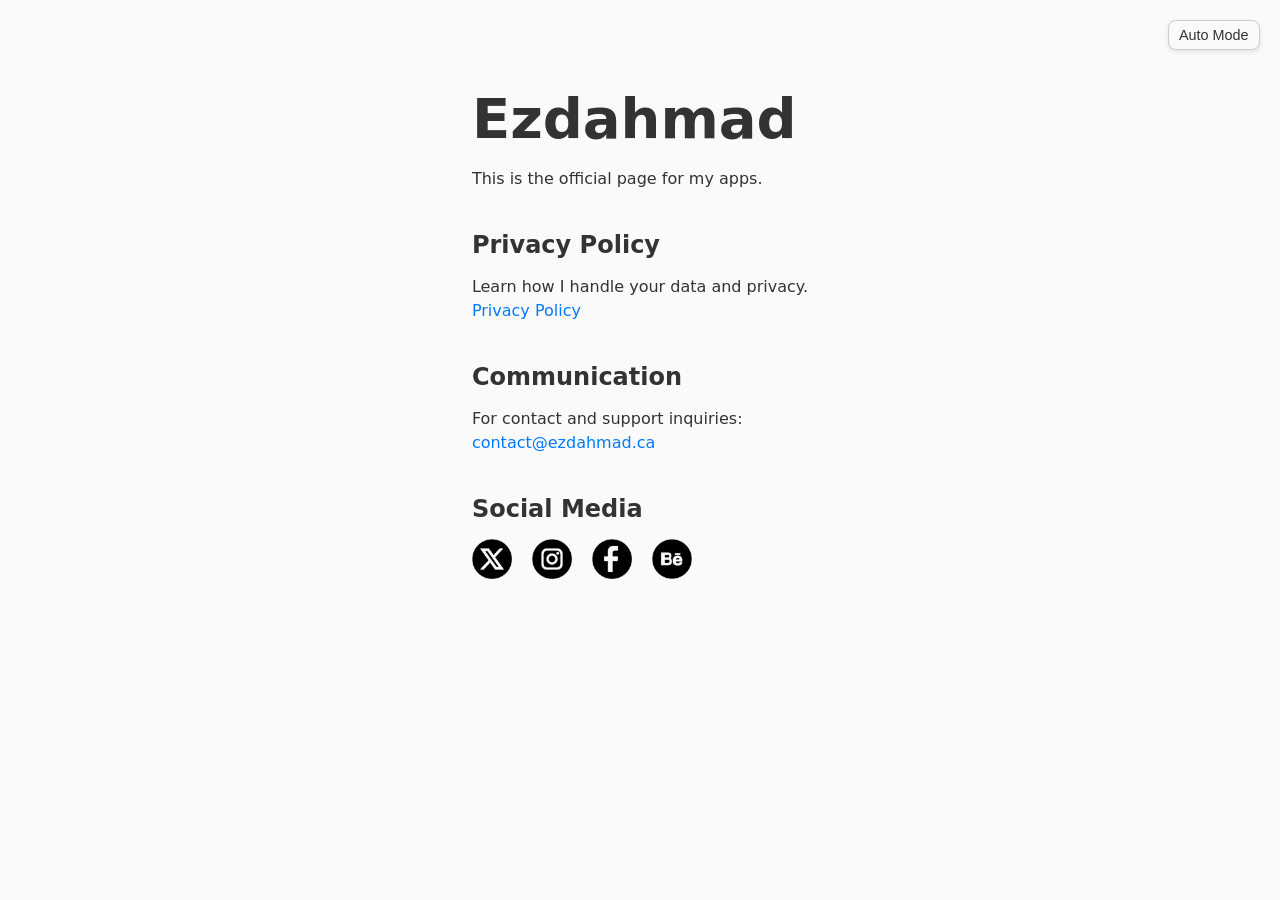
==== index.html @ f9146cca "Update index.html" ====
<!DOCTYPE html>
<html lang="en">
<head>
  <meta charset="UTF-8">
  <meta name="viewport" content="width=device-width, initial-scale=1">
  <title>Ezdahmad</title>
  <style>
    :root {
      --bg-color: #fafafa;
      --text-color: #333333;
      --link-color: #007aff;
    }
    [data-theme="dark"] {
      --bg-color: #202020;
      --text-color: #ffffff;
      --link-color: #0a84ff;
    }
    [data-theme="light"] {
      --bg-color: #fafafa;
      --text-color: #333333;
      --link-color: #007aff;
    }
    body {
      font-family: system-ui, sans-serif;
      background: var(--bg-color);
      color: var(--text-color);
      display: flex;
      align-items: center;
      justify-content: center;
      padding: 40px;
      text-align: left;
    }
    .container {
      max-width: 500px;
    }
    h1 {
      font-size: 3.5rem;
      margin-bottom: 1rem;
    }
    h2 {
      font-size: 1.5rem;
      margin-top: 2.5rem;
      margin-bottom: 0.25rem;
    }
    p {
      font-size: 1rem;
      line-height: 1.5;
      margin-bottom: 0.5rem;
    }
    a {
      color: var(--link-color);
      text-decoration: none;
    }
    .theme-toggle {
      position: fixed;
      top: 20px;
      right: 20px;
      z-index: 1000;
    }
    .theme-toggle select {
      padding: 6px 10px;
      font-size: 0.9rem;
      border: 1px solid #ccc;
      border-radius: 8px;
      background-color: var(--bg-color);
      color: var(--text-color);
      appearance: none;
      -webkit-appearance: none;
      -moz-appearance: none;
      box-shadow: 0 2px 5px rgba(0, 0, 0, 0.1);
    }
    .social-media {
      display: flex;
      gap: 20px;
      margin-top: 1rem;
      flex-wrap: wrap;
    }
    .social-icon {
      width: 40px;
      height: 40px;
      object-fit: contain;
      filter: invert(0%);
      transition: filter 0.3s ease;
      image-rendering: auto;
    }

    [data-theme="dark"] .social-icon {
      filter: invert(100%);
    }
  </style>
  <meta name="apple-mobile-web-app-capable" content="yes">
  <meta name="apple-mobile-web-app-status-bar-style" content="default">
  <meta name="theme-color" content="#fafafa" media="(prefers-color-scheme: light)">
  <meta name="theme-color" content="#202020" media="(prefers-color-scheme: dark)">
  <link rel="apple-touch-icon" href="assets/icons/apple-touch-icon.png">
  <link rel="manifest" href="/manifest.json">
  <script src="version.js"></script>
<script>
(async () => {
  if (!('serviceWorker' in navigator)) return;

  // 🔧 Kill switch: add ?sw-kill=1 to the URL once to nuke old SW + caches
  if (location.search.includes('sw-kill=1')) {
    try {
      const regs = await navigator.serviceWorker.getRegistrations();
      await Promise.all(regs.map(r => r.unregister()));
      if (window.caches) {
        const keys = await caches.keys();
        await Promise.all(keys.map(k => caches.delete(k)));
      }
    } finally {
      location.replace(location.origin + location.pathname);
    }
    return;
  }

  const reg = await navigator.serviceWorker.register(
    `/service-worker.js?version=${CACHE_VERSION}`,
    { updateViaCache: 'none' }
  );

  // If a new SW is waiting already, tell it to take over now.
  if (reg.waiting) reg.waiting.postMessage({ type: 'SKIP_WAITING' });

  // When a new SW installs, ask it to skip waiting.
  reg.addEventListener('updatefound', () => {
    const sw = reg.installing;
    if (!sw) return;
    sw.addEventListener('statechange', () => {
      if (sw.state === 'installed' && navigator.serviceWorker.controller) {
        sw.postMessage({ type: 'SKIP_WAITING' });
      }
    });
  });

  // Auto‑reload exactly once when the new SW controls the page.
  let refreshed = false;
  navigator.serviceWorker.addEventListener('controllerchange', () => {
    if (refreshed) return;
    refreshed = true;
    location.reload();
  });
})();
</script>
</head>
<body>
  <div class="theme-toggle">
    <label>
      <select id="themeSelect">
        <option value="auto">Auto Mode</option>
        <option value="light">Light</option>
        <option value="dark">Dark</option>
      </select>
    </label>
  </div>
  <div class="container">
    <h1>Ezdahmad</h1>
    <p>This is the official page for my apps.</p>

    <h2>Privacy Policy</h2>
    <p>Learn how I handle your data and privacy.<br><a href="privacy-policy.html">Privacy Policy</a></p>

    <h2>Communication</h2>
    <p>For contact and support inquiries:<br><a href="mailto:contact@ezdahmad.ca">contact@ezdahmad.ca</a></p> 

    <h2>Social Media</h2>
    <div class="social-media">
      <a href="https://x.com/ezdahmad" target="_blank"><img src="assets/icons/x-logo.png" alt="X" class="social-icon"></a>
      <a href="https://instagram.com/ezdahmad" target="_blank"><img src="assets/icons/instagram-logo.png" alt="Instagram" class="social-icon"></a>
      <a href="https://facebook.com/ezdahmad" target="_blank"><img src="assets/icons/facebook-logo.png" alt="Facebook" class="social-icon"></a>
      <a href="https://behance.net/ezdahmad" target="_blank"><img src="assets/icons/behance-logo.png" alt="Behance" class="social-icon"></a>
    </div>
  </div>
  <script>
    const themeSelect = document.getElementById('themeSelect');

    // Function to detect system dark mode
    function systemPrefersDark() {
      return window.matchMedia && window.matchMedia('(prefers-color-scheme: dark)').matches;
    }

    // Apply theme based on LocalStorage or default to auto detection
    const savedTheme = localStorage.getItem('themePreference') || 'auto';
    themeSelect.value = savedTheme;

    function applyTheme(mode) {
      if (mode === 'auto') {
        document.documentElement.setAttribute('data-theme', systemPrefersDark() ? 'dark' : 'light');
      } else {
        document.documentElement.setAttribute('data-theme', mode);
      }
    }

    applyTheme(savedTheme);

    themeSelect.addEventListener('change', () => {
      const mode = themeSelect.value;
      localStorage.setItem('themePreference', mode);
      applyTheme(mode);
    });

    // Listen to system theme changes in auto mode
    window.matchMedia('(prefers-color-scheme: dark)').addEventListener('change', (e) => {
      if (themeSelect.value === 'auto') {
        applyTheme('auto');
      }
    });
  </script>
</body>
</html>
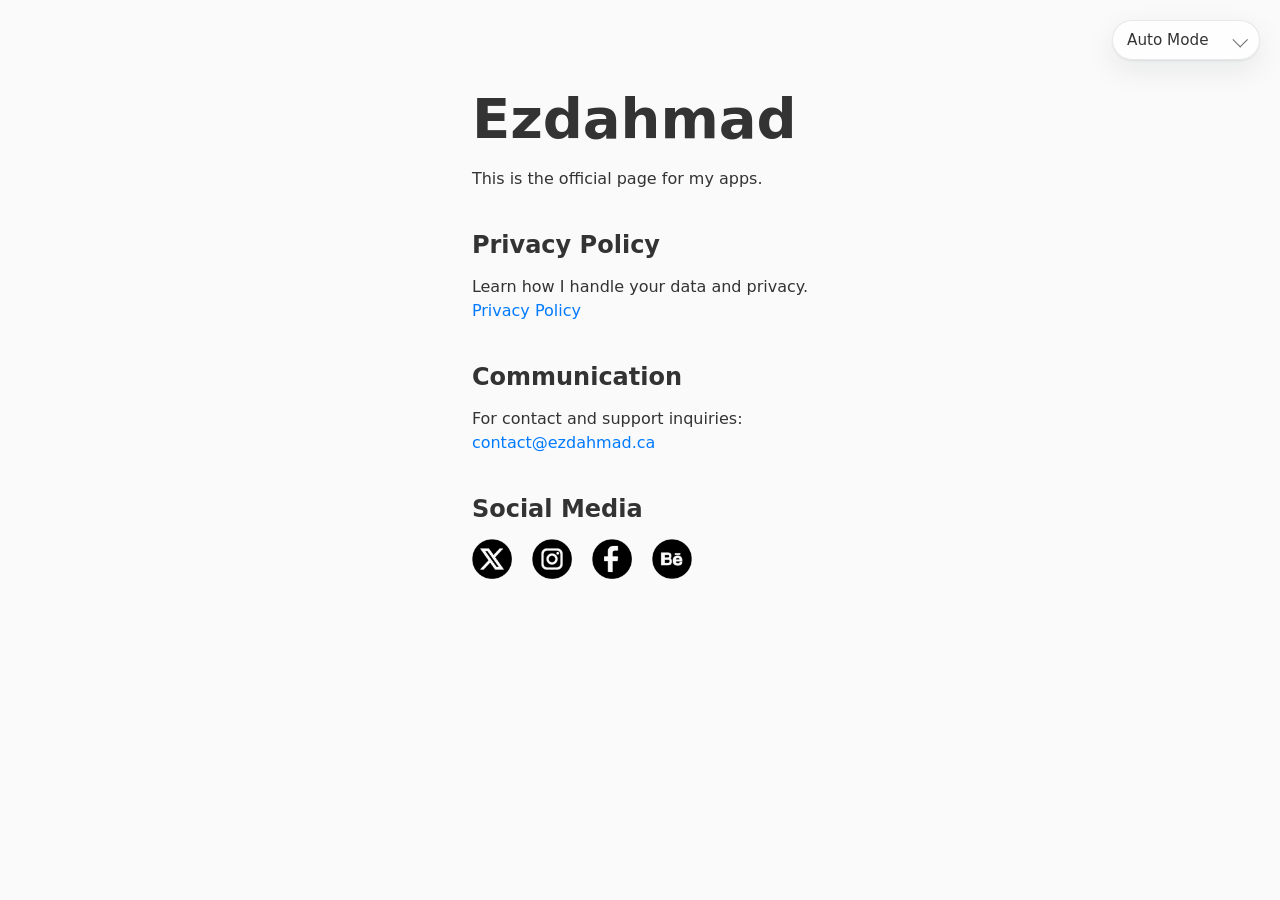
==== commit 232799ed: "more updates" ====
--- a/index.html
+++ b/index.html
@@ -4,155 +4,27 @@
   <meta charset="UTF-8">
   <meta name="viewport" content="width=device-width, initial-scale=1">
   <title>Ezdahmad</title>
-  <style>
-    :root {
-      --bg-color: #fafafa;
-      --text-color: #333333;
-      --link-color: #007aff;
-    }
-    [data-theme="dark"] {
-      --bg-color: #202020;
-      --text-color: #ffffff;
-      --link-color: #0a84ff;
-    }
-    [data-theme="light"] {
-      --bg-color: #fafafa;
-      --text-color: #333333;
-      --link-color: #007aff;
-    }
-    body {
-      font-family: system-ui, sans-serif;
-      background: var(--bg-color);
-      color: var(--text-color);
-      display: flex;
-      align-items: center;
-      justify-content: center;
-      padding: 40px;
-      text-align: left;
-    }
-    .container {
-      max-width: 500px;
-    }
-    h1 {
-      font-size: 3.5rem;
-      margin-bottom: 1rem;
-    }
-    h2 {
-      font-size: 1.5rem;
-      margin-top: 2.5rem;
-      margin-bottom: 0.25rem;
-    }
-    p {
-      font-size: 1rem;
-      line-height: 1.5;
-      margin-bottom: 0.5rem;
-    }
-    a {
-      color: var(--link-color);
-      text-decoration: none;
-    }
-    .theme-toggle {
-      position: fixed;
-      top: 20px;
-      right: 20px;
-      z-index: 1000;
-    }
-    .theme-toggle select {
-      padding: 6px 10px;
-      font-size: 0.9rem;
-      border: 1px solid #ccc;
-      border-radius: 8px;
-      background-color: var(--bg-color);
-      color: var(--text-color);
-      appearance: none;
-      -webkit-appearance: none;
-      -moz-appearance: none;
-      box-shadow: 0 2px 5px rgba(0, 0, 0, 0.1);
-    }
-    .social-media {
-      display: flex;
-      gap: 20px;
-      margin-top: 1rem;
-      flex-wrap: wrap;
-    }
-    .social-icon {
-      width: 40px;
-      height: 40px;
-      object-fit: contain;
-      filter: invert(0%);
-      transition: filter 0.3s ease;
-      image-rendering: auto;
-    }
-
-    [data-theme="dark"] .social-icon {
-      filter: invert(100%);
-    }
-  </style>
+  <link rel="stylesheet" href="assets/site.css?v=1">
   <meta name="apple-mobile-web-app-capable" content="yes">
   <meta name="apple-mobile-web-app-status-bar-style" content="default">
   <meta name="theme-color" content="#fafafa" media="(prefers-color-scheme: light)">
   <meta name="theme-color" content="#202020" media="(prefers-color-scheme: dark)">
   <link rel="apple-touch-icon" href="assets/icons/apple-touch-icon.png">
   <link rel="manifest" href="/manifest.json">
-  <script src="version.js"></script>
-<script>
-(async () => {
-  if (!('serviceWorker' in navigator)) return;
+</head>
+<body class="page-home">
+  <div class="theme-toggle" data-theme-toggle>
+    <button type="button" class="theme-toggle__button" data-theme-button aria-haspopup="listbox" aria-expanded="false">
+      <span class="theme-toggle__current" data-theme-current>Auto Mode</span>
+      <span class="theme-toggle__chevron" aria-hidden="true"></span>
+    </button>
+    <div class="theme-toggle__menu" role="listbox" aria-label="Theme">
+      <button type="button" class="theme-toggle__option" data-theme-option="auto" role="option" aria-selected="false">Auto Mode</button>
+      <button type="button" class="theme-toggle__option" data-theme-option="light" role="option" aria-selected="false">Light</button>
+      <button type="button" class="theme-toggle__option" data-theme-option="dark" role="option" aria-selected="false">Dark</button>
+    </div>
+  </div>
 
-  // 🔧 Kill switch: add ?sw-kill=1 to the URL once to nuke old SW + caches
-  if (location.search.includes('sw-kill=1')) {
-    try {
-      const regs = await navigator.serviceWorker.getRegistrations();
-      await Promise.all(regs.map(r => r.unregister()));
-      if (window.caches) {
-        const keys = await caches.keys();
-        await Promise.all(keys.map(k => caches.delete(k)));
-      }
-    } finally {
-      location.replace(location.origin + location.pathname);
-    }
-    return;
-  }
-
-  const reg = await navigator.serviceWorker.register(
-    `/service-worker.js?version=${CACHE_VERSION}`,
-    { updateViaCache: 'none' }
-  );
-
-  // If a new SW is waiting already, tell it to take over now.
-  if (reg.waiting) reg.waiting.postMessage({ type: 'SKIP_WAITING' });
-
-  // When a new SW installs, ask it to skip waiting.
-  reg.addEventListener('updatefound', () => {
-    const sw = reg.installing;
-    if (!sw) return;
-    sw.addEventListener('statechange', () => {
-      if (sw.state === 'installed' && navigator.serviceWorker.controller) {
-        sw.postMessage({ type: 'SKIP_WAITING' });
-      }
-    });
-  });
-
-  // Auto‑reload exactly once when the new SW controls the page.
-  let refreshed = false;
-  navigator.serviceWorker.addEventListener('controllerchange', () => {
-    if (refreshed) return;
-    refreshed = true;
-    location.reload();
-  });
-})();
-</script>
-</head>
-<body>
-  <div class="theme-toggle">
-    <label>
-      <select id="themeSelect">
-        <option value="auto">Auto Mode</option>
-        <option value="light">Light</option>
-        <option value="dark">Dark</option>
-      </select>
-    </label>
-  </div>
   <div class="container">
     <h1>Ezdahmad</h1>
     <p>This is the official page for my apps.</p>
@@ -161,7 +33,7 @@
     <p>Learn how I handle your data and privacy.<br><a href="privacy-policy.html">Privacy Policy</a></p>
 
     <h2>Communication</h2>
-    <p>For contact and support inquiries:<br><a href="mailto:contact@ezdahmad.ca">contact@ezdahmad.ca</a></p> 
+    <p>For contact and support inquiries:<br><a href="mailto:contact@ezdahmad.ca">contact@ezdahmad.ca</a></p>
 
     <h2>Social Media</h2>
     <div class="social-media">
@@ -171,40 +43,7 @@
       <a href="https://behance.net/ezdahmad" target="_blank"><img src="assets/icons/behance-logo.png" alt="Behance" class="social-icon"></a>
     </div>
   </div>
-  <script>
-    const themeSelect = document.getElementById('themeSelect');
 
-    // Function to detect system dark mode
-    function systemPrefersDark() {
-      return window.matchMedia && window.matchMedia('(prefers-color-scheme: dark)').matches;
-    }
-
-    // Apply theme based on LocalStorage or default to auto detection
-    const savedTheme = localStorage.getItem('themePreference') || 'auto';
-    themeSelect.value = savedTheme;
-
-    function applyTheme(mode) {
-      if (mode === 'auto') {
-        document.documentElement.setAttribute('data-theme', systemPrefersDark() ? 'dark' : 'light');
-      } else {
-        document.documentElement.setAttribute('data-theme', mode);
-      }
-    }
-
-    applyTheme(savedTheme);
-
-    themeSelect.addEventListener('change', () => {
-      const mode = themeSelect.value;
-      localStorage.setItem('themePreference', mode);
-      applyTheme(mode);
-    });
-
-    // Listen to system theme changes in auto mode
-    window.matchMedia('(prefers-color-scheme: dark)').addEventListener('change', (e) => {
-      if (themeSelect.value === 'auto') {
-        applyTheme('auto');
-      }
-    });
-  </script>
+  <script src="assets/site.js?v=1" defer></script>
 </body>
 </html>
--- a/assets/site.css
+++ b/assets/site.css
@@ -0,0 +1,242 @@
+:root {
+  --bg-color: #fafafa;
+  --text-color: #333333;
+  --link-color: #007aff;
+  --surface-color: rgba(255, 255, 255, 0.82);
+  --surface-hover-color: rgba(255, 255, 255, 0.94);
+  --surface-border: rgba(127, 127, 127, 0.18);
+  --surface-border-strong: rgba(127, 127, 127, 0.32);
+  --surface-shadow: 0 10px 30px rgba(15, 23, 42, 0.08), 0 1px 2px rgba(15, 23, 42, 0.08);
+  --surface-shadow-hover: 0 14px 34px rgba(15, 23, 42, 0.12), 0 2px 6px rgba(15, 23, 42, 0.08);
+  --menu-shadow: 0 24px 48px rgba(15, 23, 42, 0.16), 0 6px 12px rgba(15, 23, 42, 0.08);
+}
+
+[data-theme="dark"] {
+  --bg-color: #202020;
+  --text-color: #ffffff;
+  --link-color: #0a84ff;
+  --surface-color: rgba(32, 32, 32, 0.9);
+  --surface-hover-color: rgba(46, 46, 46, 0.96);
+  --surface-border: rgba(255, 255, 255, 0.12);
+  --surface-border-strong: rgba(255, 255, 255, 0.22);
+  --surface-shadow: 0 14px 34px rgba(0, 0, 0, 0.28), 0 1px 2px rgba(0, 0, 0, 0.3);
+  --surface-shadow-hover: 0 16px 38px rgba(0, 0, 0, 0.34), 0 2px 6px rgba(0, 0, 0, 0.24);
+  --menu-shadow: 0 28px 54px rgba(0, 0, 0, 0.36), 0 8px 18px rgba(0, 0, 0, 0.24);
+}
+
+[data-theme="light"] {
+  --bg-color: #fafafa;
+  --text-color: #333333;
+  --link-color: #007aff;
+}
+
+body {
+  font-family: system-ui, sans-serif;
+  background: var(--bg-color);
+  color: var(--text-color);
+  display: flex;
+  align-items: center;
+  justify-content: center;
+  padding: 40px;
+  text-align: left;
+}
+
+.container {
+  max-width: 500px;
+}
+
+h1 {
+  margin-bottom: 1rem;
+}
+
+h2 {
+  font-size: 1.5rem;
+  margin-top: 2.5rem;
+  margin-bottom: 0.25rem;
+}
+
+p {
+  font-size: 1rem;
+  line-height: 1.5;
+  margin-bottom: 0.5rem;
+}
+
+a {
+  color: var(--link-color);
+  text-decoration: none;
+}
+
+.page-home h1 {
+  font-size: 3.5rem;
+}
+
+.page-privacy h1 {
+  font-size: 2.5rem;
+}
+
+.theme-toggle {
+  position: fixed;
+  top: 20px;
+  right: 20px;
+  z-index: 1000;
+}
+
+.theme-toggle__button {
+  min-width: 148px;
+  display: inline-flex;
+  align-items: center;
+  justify-content: space-between;
+  gap: 12px;
+  padding: 10px 14px;
+  border: 1px solid var(--surface-border);
+  border-radius: 999px;
+  background: var(--surface-color);
+  color: var(--text-color);
+  font: inherit;
+  font-size: 0.95rem;
+  font-weight: 500;
+  line-height: 1.2;
+  cursor: pointer;
+  box-shadow: var(--surface-shadow);
+  transition: border-color 0.2s ease, box-shadow 0.2s ease, background-color 0.2s ease, transform 0.2s ease;
+}
+
+.theme-toggle__button:hover,
+.theme-toggle.is-open .theme-toggle__button {
+  border-color: var(--surface-border-strong);
+  background: var(--surface-hover-color);
+  box-shadow: var(--surface-shadow-hover);
+}
+
+.theme-toggle__button:focus-visible {
+  outline: none;
+  border-color: var(--surface-border-strong);
+  box-shadow: var(--surface-shadow-hover);
+}
+
+.theme-toggle__button:active {
+  transform: translateY(1px);
+}
+
+.theme-toggle__current {
+  white-space: nowrap;
+}
+
+.theme-toggle__chevron {
+  width: 10px;
+  height: 10px;
+  flex: 0 0 auto;
+  border-right: 1.5px solid currentColor;
+  border-bottom: 1.5px solid currentColor;
+  transform: rotate(45deg) translateY(-1px);
+  transition: transform 0.2s ease;
+  opacity: 0.72;
+}
+
+.theme-toggle.is-open .theme-toggle__chevron {
+  transform: rotate(225deg) translateY(-1px);
+}
+
+.theme-toggle__menu {
+  position: absolute;
+  top: calc(100% + 10px);
+  right: 0;
+  min-width: 100%;
+  padding: 8px;
+  border: 1px solid var(--surface-border);
+  border-radius: 20px;
+  background: var(--surface-color);
+  box-shadow: var(--menu-shadow);
+  opacity: 0;
+  transform: translateY(-6px);
+  pointer-events: none;
+  transition: opacity 0.18s ease, transform 0.18s ease;
+}
+
+.theme-toggle.is-open .theme-toggle__menu {
+  opacity: 1;
+  transform: translateY(0);
+  pointer-events: auto;
+}
+
+.theme-toggle__option {
+  width: 100%;
+  display: flex;
+  align-items: center;
+  justify-content: space-between;
+  gap: 12px;
+  padding: 10px 12px;
+  border: 0;
+  border-radius: 14px;
+  background: transparent;
+  color: var(--text-color);
+  font: inherit;
+  font-size: 0.95rem;
+  text-align: left;
+  cursor: pointer;
+  transition: background-color 0.18s ease;
+}
+
+.theme-toggle__option:hover,
+.theme-toggle__option:focus-visible {
+  outline: none;
+  background: rgba(127, 127, 127, 0.12);
+}
+
+.theme-toggle__option.is-selected {
+  background: rgba(127, 127, 127, 0.16);
+}
+
+.theme-toggle__option::after {
+  content: "";
+  width: 7px;
+  height: 12px;
+  border-right: 2px solid currentColor;
+  border-bottom: 2px solid currentColor;
+  transform: rotate(45deg) scale(0);
+  transition: transform 0.18s ease;
+  opacity: 0.75;
+}
+
+.theme-toggle__option.is-selected::after {
+  transform: rotate(45deg) scale(1);
+}
+
+.social-media {
+  display: flex;
+  gap: 20px;
+  margin-top: 1rem;
+  flex-wrap: wrap;
+}
+
+.social-icon {
+  width: 40px;
+  height: 40px;
+  object-fit: contain;
+  filter: invert(0%);
+  transition: filter 0.3s ease;
+  image-rendering: auto;
+}
+
+[data-theme="dark"] .social-icon {
+  filter: invert(100%);
+}
+
+@media (max-width: 640px) {
+  body {
+    padding: 88px 24px 32px;
+  }
+
+  .theme-toggle {
+    top: 16px;
+    right: 16px;
+  }
+
+  .page-home h1 {
+    font-size: 2.75rem;
+  }
+
+  .page-privacy h1 {
+    font-size: 2.2rem;
+  }
+}
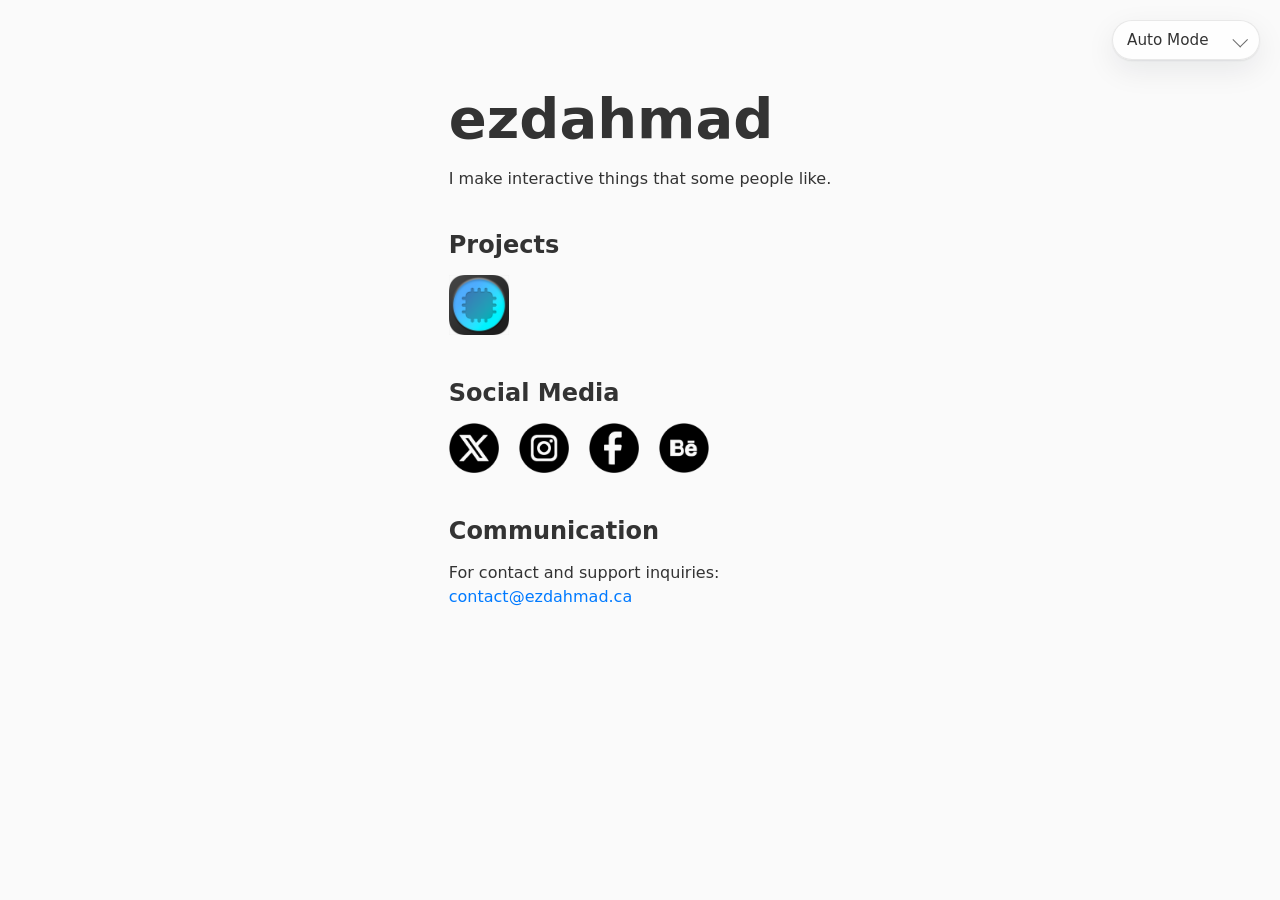
==== commit 374a5a46: "updates" ====
--- a/index.html
+++ b/index.html
@@ -4,7 +4,7 @@
   <meta charset="UTF-8">
   <meta name="viewport" content="width=device-width, initial-scale=1">
   <title>Ezdahmad</title>
-  <link rel="stylesheet" href="assets/site.css?v=1">
+  <link rel="stylesheet" href="assets/site.css?v=5">
   <meta name="apple-mobile-web-app-capable" content="yes">
   <meta name="apple-mobile-web-app-status-bar-style" content="default">
   <meta name="theme-color" content="#fafafa" media="(prefers-color-scheme: light)">
@@ -26,14 +26,19 @@
   </div>
 
   <div class="container">
-    <h1>Ezdahmad</h1>
-    <p>This is the official page for my apps.</p>
+    <h1>ezdahmad</h1>
+    <p>I make interactive things that some people like.</p>
 
-    <h2>Privacy Policy</h2>
-    <p>Learn how I handle your data and privacy.<br><a href="privacy-policy.html">Privacy Policy</a></p>
-
-    <h2>Communication</h2>
-    <p>For contact and support inquiries:<br><a href="mailto:contact@ezdahmad.ca">contact@ezdahmad.ca</a></p>
+    <h2>Projects</h2>
+    <a href="digital-bank.html" class="project-link">
+      <img
+        src="assets/icons/DigitalBankBG_Dark.png"
+        alt="Digital Bank"
+        class="project-tile"
+        data-theme-image
+        data-light-src="assets/icons/DigitalBankBG_Dark.png"
+        data-dark-src="assets/icons/DigitalBankBG_Light.png">
+    </a>
 
     <h2>Social Media</h2>
     <div class="social-media">
@@ -42,8 +47,11 @@
       <a href="https://facebook.com/ezdahmad" target="_blank"><img src="assets/icons/facebook-logo.png" alt="Facebook" class="social-icon"></a>
       <a href="https://behance.net/ezdahmad" target="_blank"><img src="assets/icons/behance-logo.png" alt="Behance" class="social-icon"></a>
     </div>
+
+    <h2>Communication</h2>
+    <p>For contact and support inquiries:<br><a href="mailto:contact@ezdahmad.ca">contact@ezdahmad.ca</a></p>
   </div>
 
-  <script src="assets/site.js?v=1" defer></script>
+  <script src="assets/site.js?v=5" defer></script>
 </body>
 </html>
--- a/assets/site.css
+++ b/assets/site.css
@@ -72,6 +72,30 @@
 
 .page-privacy h1 {
   font-size: 2.5rem;
+}
+
+.project-link {
+  display: inline-block;
+  margin-top: 0.75rem;
+}
+
+.project-tile {
+  width: auto;
+  height: 60px;
+  display: block;
+  border: 0;
+  box-shadow: none;
+  transition: transform 0.22s ease, filter 0.22s ease;
+}
+
+.project-link:hover .project-tile,
+.project-link:focus-visible .project-tile {
+  transform: translateY(-2px);
+  filter: drop-shadow(0 8px 12px rgba(15, 23, 42, 0.36));
+}
+
+.project-link:focus-visible {
+  outline: none;
 }
 
 .theme-toggle {
@@ -209,17 +233,36 @@
   flex-wrap: wrap;
 }
 
+.social-media a {
+  display: inline-block;
+}
+
 .social-icon {
-  width: 40px;
-  height: 40px;
+  width: 50px;
+  height: 50px;
   object-fit: contain;
   filter: invert(0%);
-  transition: filter 0.3s ease;
+  transition: transform 0.22s ease, filter 0.22s ease;
   image-rendering: auto;
+}
+
+.social-media a:hover .social-icon,
+.social-media a:focus-visible .social-icon {
+  transform: translateY(-2px);
+  filter: invert(0%) drop-shadow(0 8px 12px rgba(15, 23, 42, 0.36));
+}
+
+.social-media a:focus-visible {
+  outline: none;
 }
 
 [data-theme="dark"] .social-icon {
   filter: invert(100%);
+}
+
+[data-theme="dark"] .social-media a:hover .social-icon,
+[data-theme="dark"] .social-media a:focus-visible .social-icon {
+  filter: invert(100%) drop-shadow(0 8px 12px rgba(0, 0, 0, 0.56));
 }
 
 @media (max-width: 640px) {
@@ -239,4 +282,8 @@
   .page-privacy h1 {
     font-size: 2.2rem;
   }
-}
+
+  .project-tile {
+    height: 60px;
+  }
+}
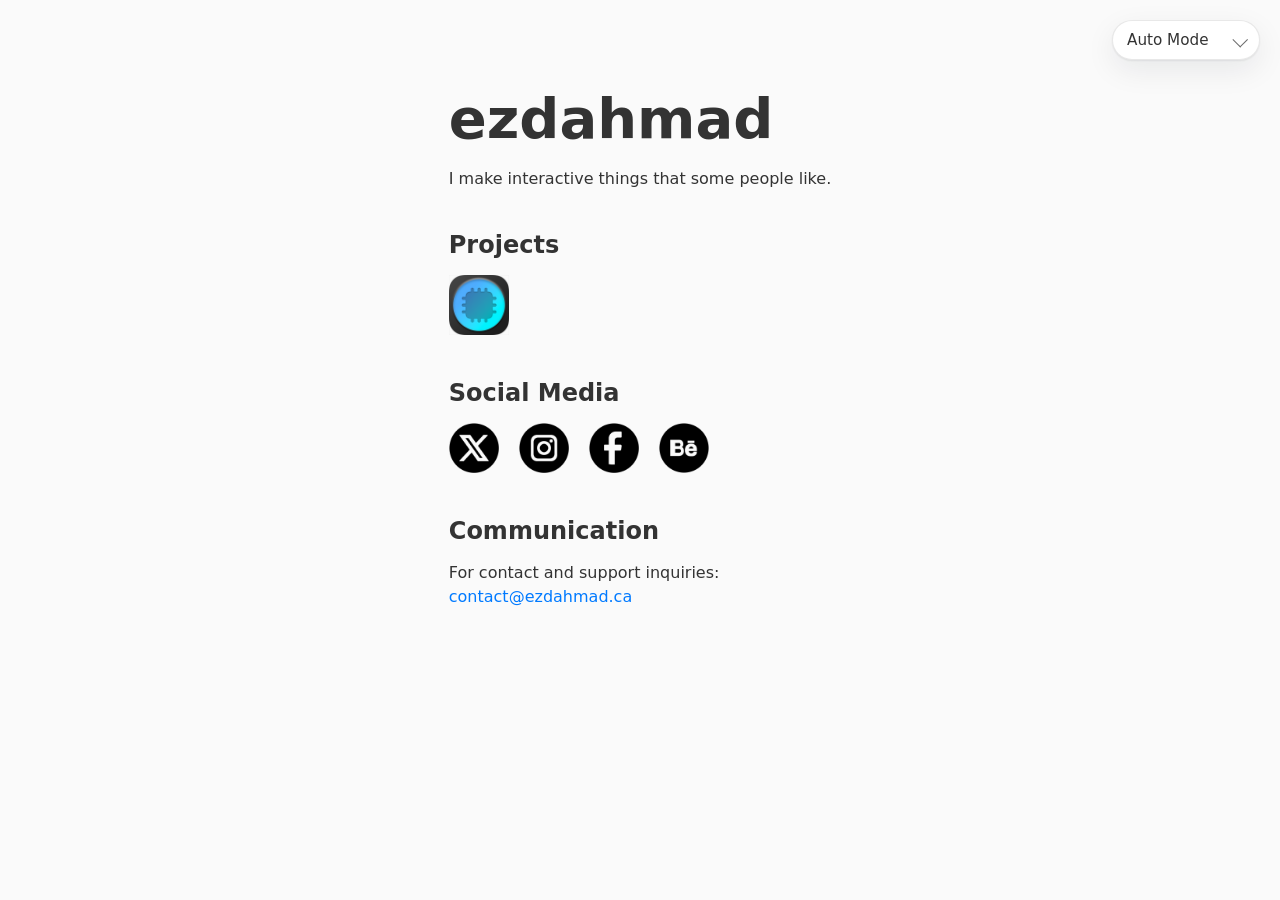
==== commit c416e97b: "updates" ====
--- a/index.html
+++ b/index.html
@@ -4,7 +4,7 @@
   <meta charset="UTF-8">
   <meta name="viewport" content="width=device-width, initial-scale=1">
   <title>Ezdahmad</title>
-  <link rel="stylesheet" href="assets/site.css?v=5">
+  <link rel="stylesheet" href="assets/site.css?v=6">
   <meta name="apple-mobile-web-app-capable" content="yes">
   <meta name="apple-mobile-web-app-status-bar-style" content="default">
   <meta name="theme-color" content="#fafafa" media="(prefers-color-scheme: light)">
@@ -52,6 +52,6 @@
     <p>For contact and support inquiries:<br><a href="mailto:contact@ezdahmad.ca">contact@ezdahmad.ca</a></p>
   </div>
 
-  <script src="assets/site.js?v=5" defer></script>
+  <script src="assets/site.js?v=6" defer></script>
 </body>
 </html>
--- a/assets/site.css
+++ b/assets/site.css
@@ -2,8 +2,8 @@
   --bg-color: #fafafa;
   --text-color: #333333;
   --link-color: #007aff;
-  --surface-color: rgba(255, 255, 255, 0.82);
-  --surface-hover-color: rgba(255, 255, 255, 0.94);
+  --surface-color: #ffffff;
+  --surface-hover-color: #ffffff;
   --surface-border: rgba(127, 127, 127, 0.18);
   --surface-border-strong: rgba(127, 127, 127, 0.32);
   --surface-shadow: 0 10px 30px rgba(15, 23, 42, 0.08), 0 1px 2px rgba(15, 23, 42, 0.08);
@@ -15,8 +15,8 @@
   --bg-color: #202020;
   --text-color: #ffffff;
   --link-color: #0a84ff;
-  --surface-color: rgba(32, 32, 32, 0.9);
-  --surface-hover-color: rgba(46, 46, 46, 0.96);
+  --surface-color: #202020;
+  --surface-hover-color: #2e2e2e;
   --surface-border: rgba(255, 255, 255, 0.12);
   --surface-border-strong: rgba(255, 255, 255, 0.22);
   --surface-shadow: 0 14px 34px rgba(0, 0, 0, 0.28), 0 1px 2px rgba(0, 0, 0, 0.3);
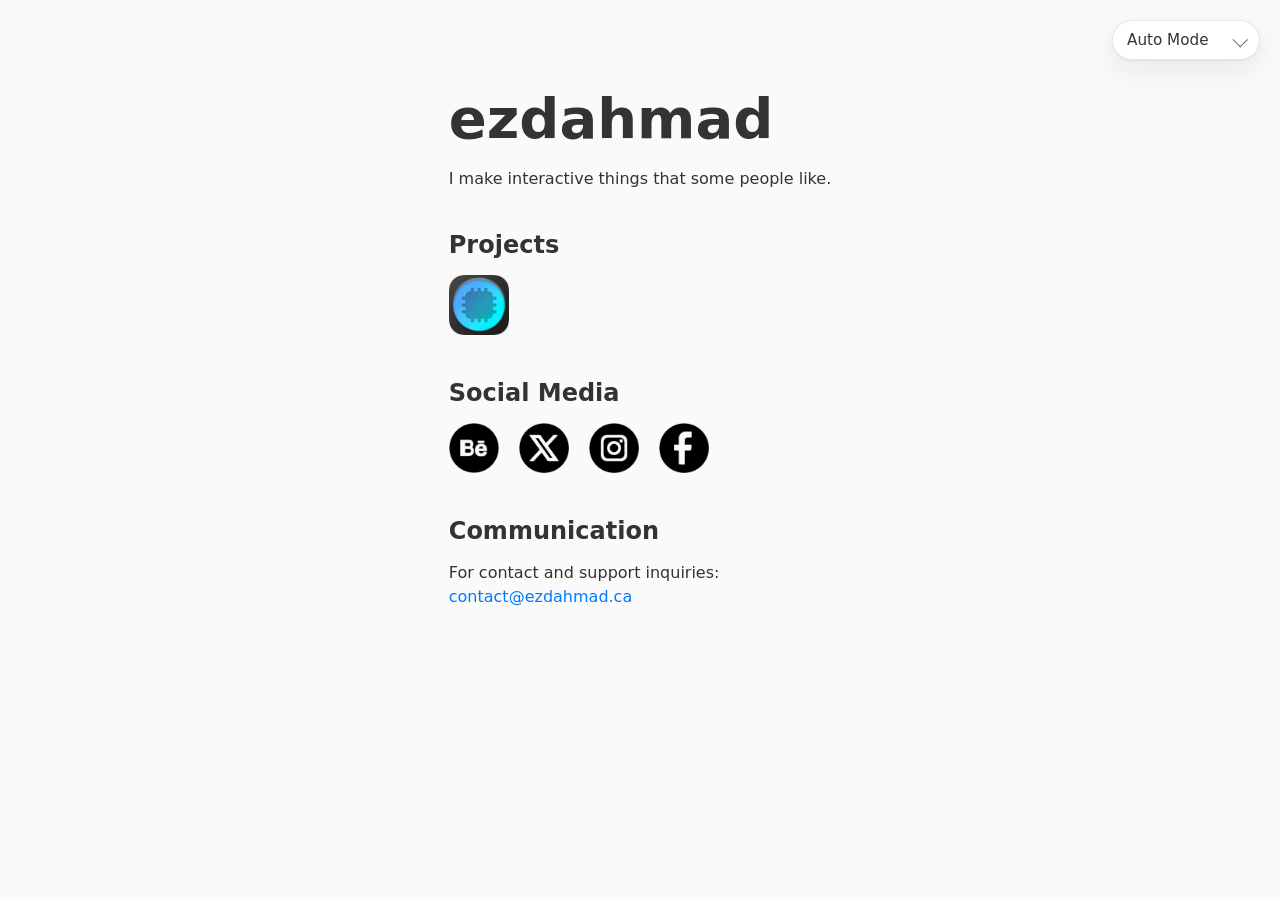
==== commit 7d76e0d7: "Update index.html" ====
--- a/index.html
+++ b/index.html
@@ -4,7 +4,7 @@
   <meta charset="UTF-8">
   <meta name="viewport" content="width=device-width, initial-scale=1">
   <title>Ezdahmad</title>
-  <link rel="stylesheet" href="assets/site.css?v=6">
+  <link rel="stylesheet" href="assets/site.css?v=7">
   <meta name="apple-mobile-web-app-capable" content="yes">
   <meta name="apple-mobile-web-app-status-bar-style" content="default">
   <meta name="theme-color" content="#fafafa" media="(prefers-color-scheme: light)">
@@ -42,16 +42,16 @@
 
     <h2>Social Media</h2>
     <div class="social-media">
+      <a href="https://behance.net/ezdahmad" target="_blank"><img src="assets/icons/behance-logo.png" alt="Behance" class="social-icon"></a>
       <a href="https://x.com/ezdahmad" target="_blank"><img src="assets/icons/x-logo.png" alt="X" class="social-icon"></a>
       <a href="https://instagram.com/ezdahmad" target="_blank"><img src="assets/icons/instagram-logo.png" alt="Instagram" class="social-icon"></a>
       <a href="https://facebook.com/ezdahmad" target="_blank"><img src="assets/icons/facebook-logo.png" alt="Facebook" class="social-icon"></a>
-      <a href="https://behance.net/ezdahmad" target="_blank"><img src="assets/icons/behance-logo.png" alt="Behance" class="social-icon"></a>
     </div>
 
     <h2>Communication</h2>
     <p>For contact and support inquiries:<br><a href="mailto:contact@ezdahmad.ca">contact@ezdahmad.ca</a></p>
   </div>
 
-  <script src="assets/site.js?v=6" defer></script>
+  <script src="assets/site.js?v=7" defer></script>
 </body>
 </html>
--- a/assets/site.css
+++ b/assets/site.css
@@ -171,14 +171,14 @@
   border-radius: 20px;
   background: var(--surface-color);
   box-shadow: var(--menu-shadow);
-  opacity: 0;
+  visibility: hidden;
   transform: translateY(-6px);
   pointer-events: none;
-  transition: opacity 0.18s ease, transform 0.18s ease;
+  transition: transform 0.18s ease, visibility 0.18s ease;
 }
 
 .theme-toggle.is-open .theme-toggle__menu {
-  opacity: 1;
+  visibility: visible;
   transform: translateY(0);
   pointer-events: auto;
 }
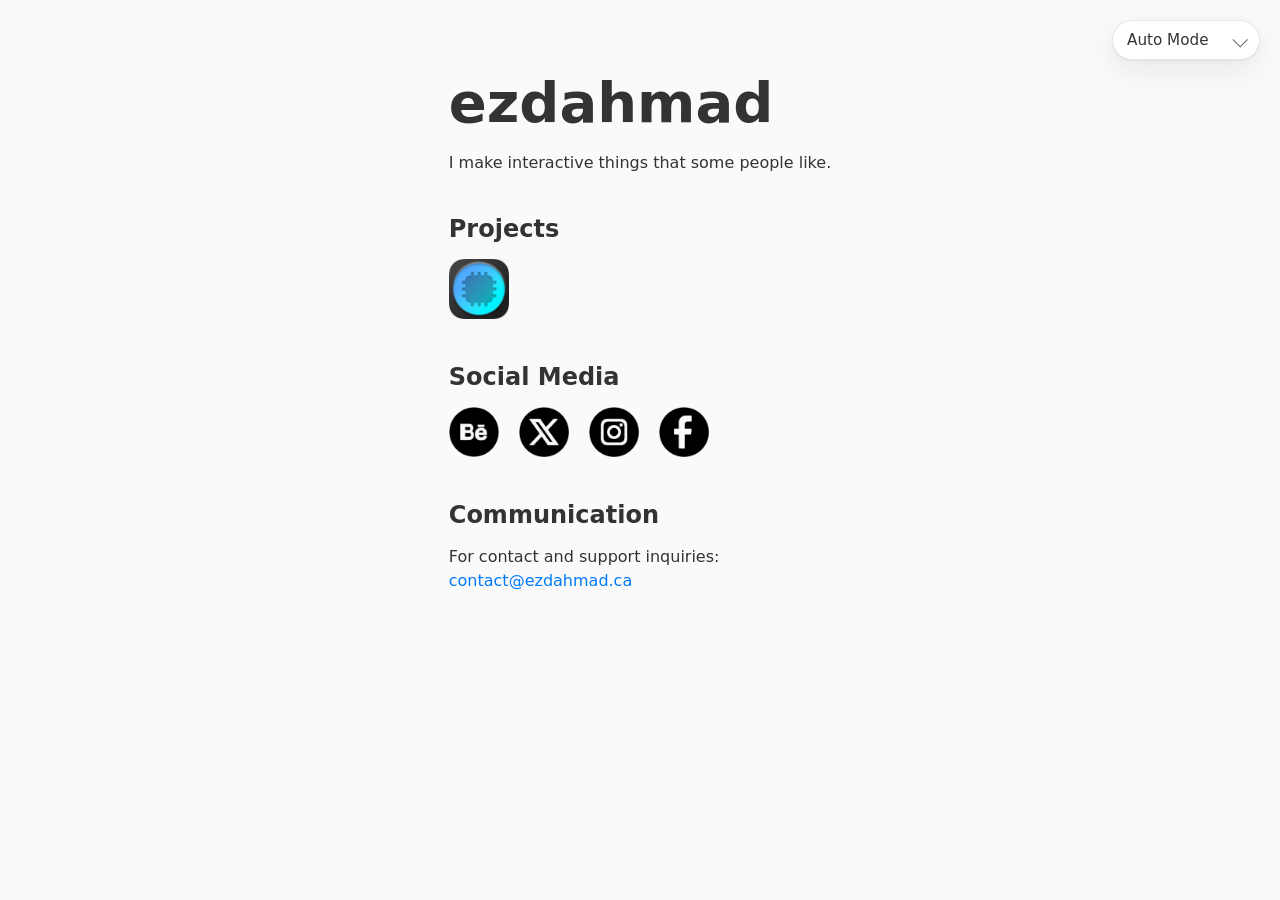
==== commit b8fc95d7: "spacing" ====
--- a/index.html
+++ b/index.html
@@ -4,7 +4,7 @@
   <meta charset="UTF-8">
   <meta name="viewport" content="width=device-width, initial-scale=1">
   <title>Ezdahmad</title>
-  <link rel="stylesheet" href="assets/site.css?v=7">
+  <link rel="stylesheet" href="assets/site.css?v=8">
   <meta name="apple-mobile-web-app-capable" content="yes">
   <meta name="apple-mobile-web-app-status-bar-style" content="default">
   <meta name="theme-color" content="#fafafa" media="(prefers-color-scheme: light)">
@@ -52,6 +52,6 @@
     <p>For contact and support inquiries:<br><a href="mailto:contact@ezdahmad.ca">contact@ezdahmad.ca</a></p>
   </div>
 
-  <script src="assets/site.js?v=7" defer></script>
+  <script src="assets/site.js?v=8" defer></script>
 </body>
 </html>
--- a/assets/site.css
+++ b/assets/site.css
@@ -37,7 +37,7 @@
   display: flex;
   align-items: center;
   justify-content: center;
-  padding: 40px;
+  padding: 24px 40px 40px;
   text-align: left;
 }
 
@@ -267,7 +267,7 @@
 
 @media (max-width: 640px) {
   body {
-    padding: 88px 24px 32px;
+    padding: 64px 24px 32px;
   }
 
   .theme-toggle {
